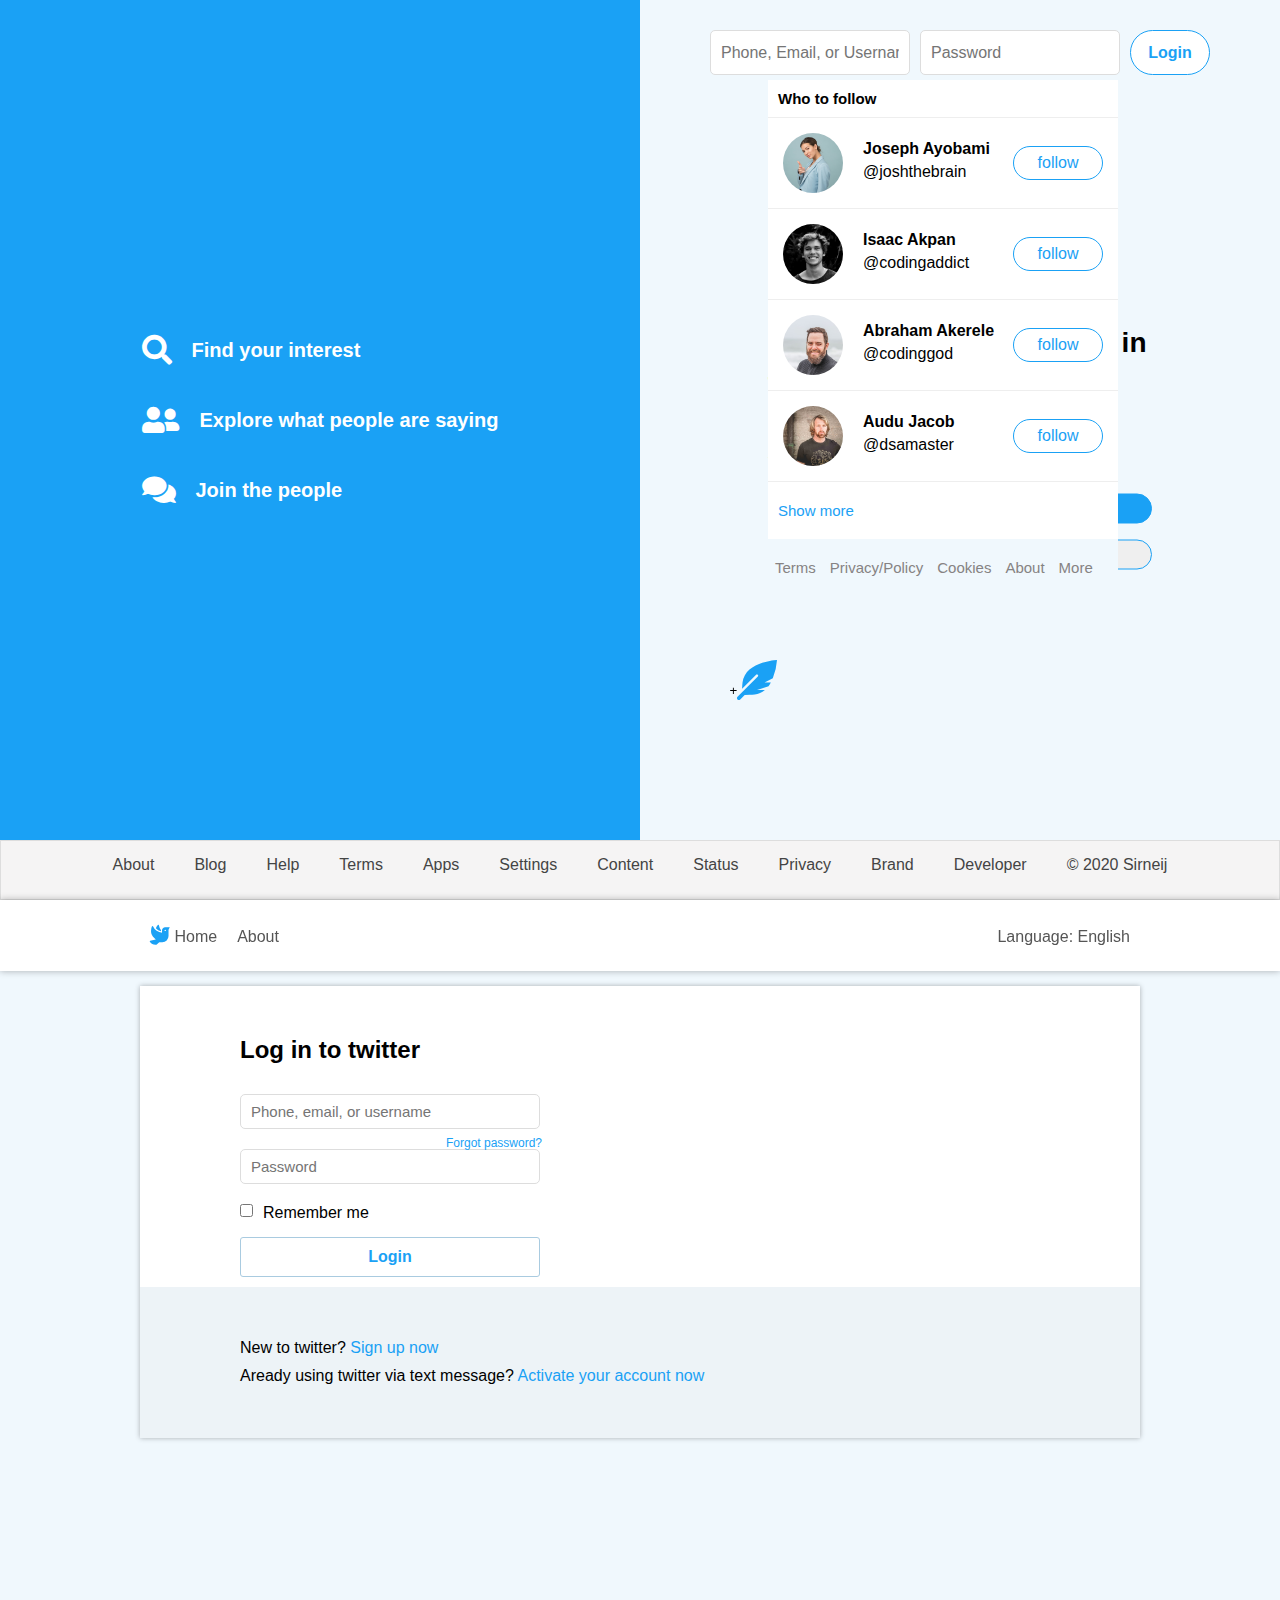
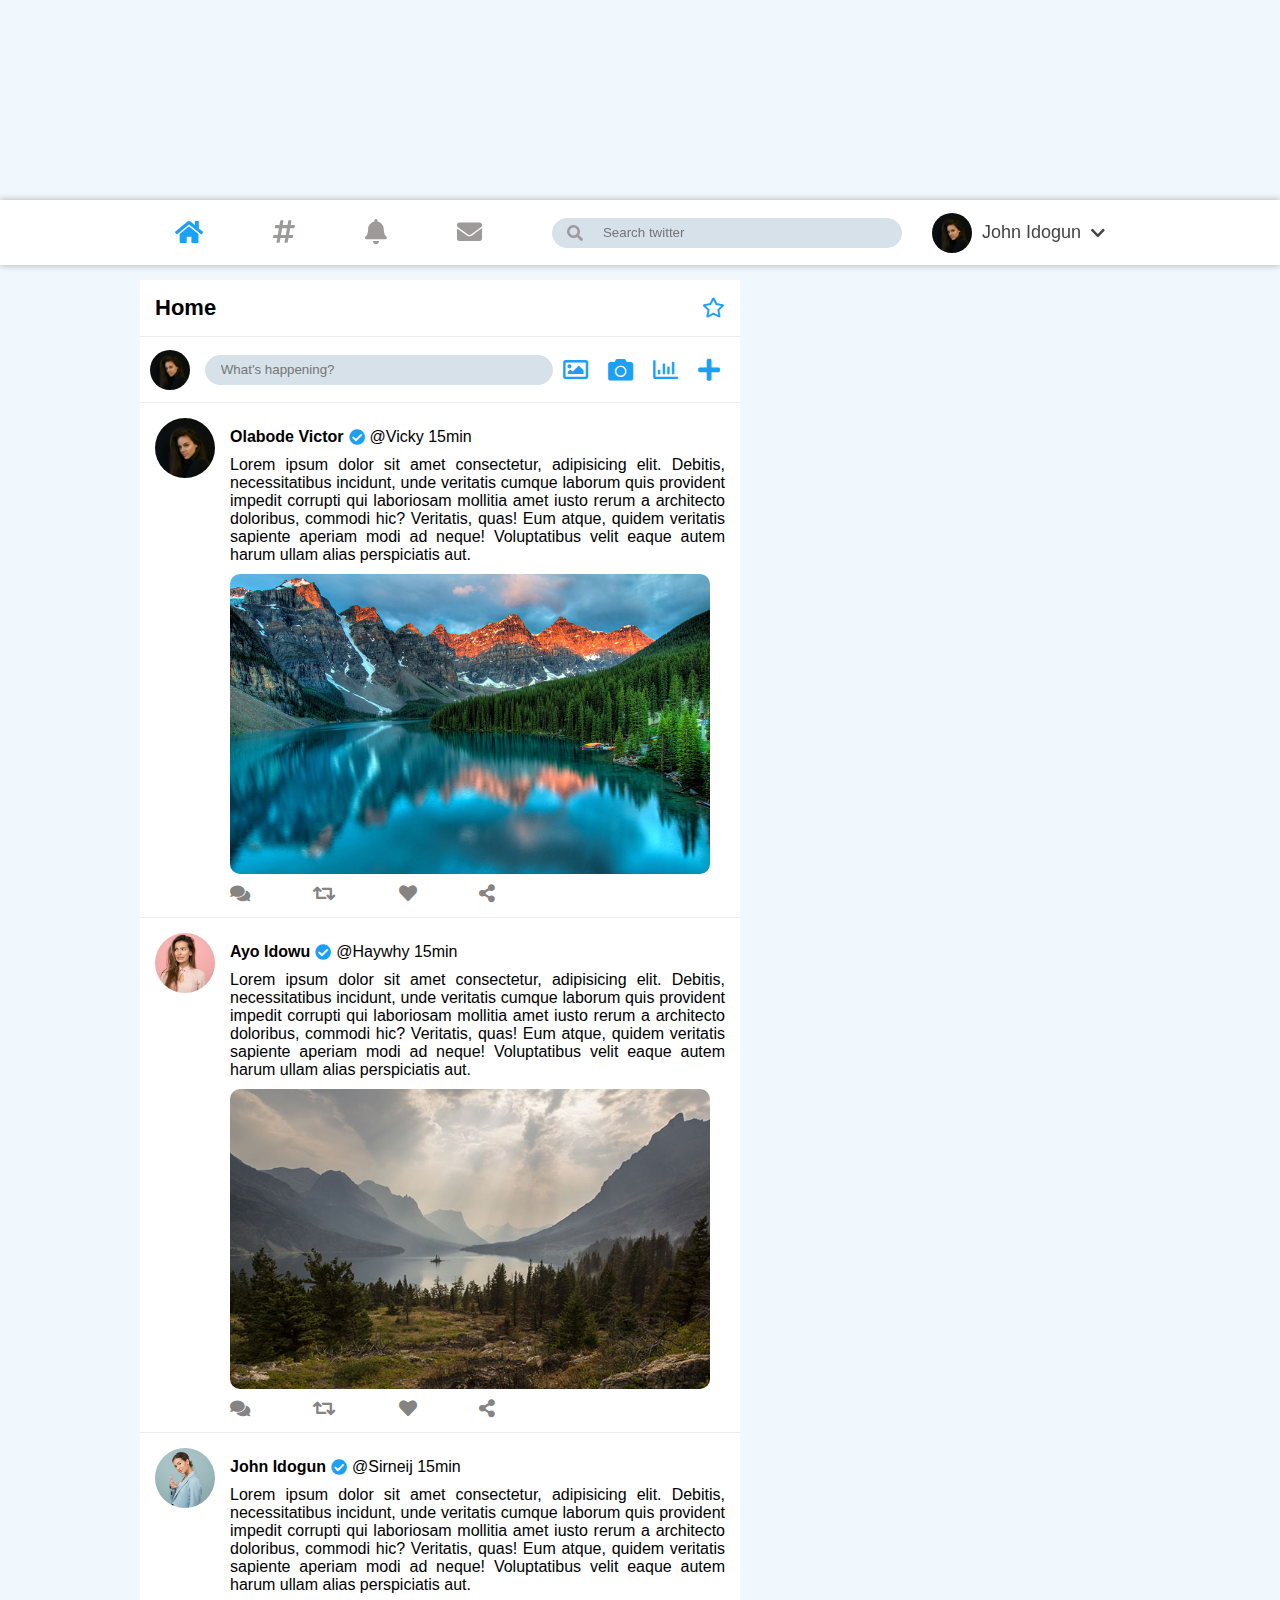
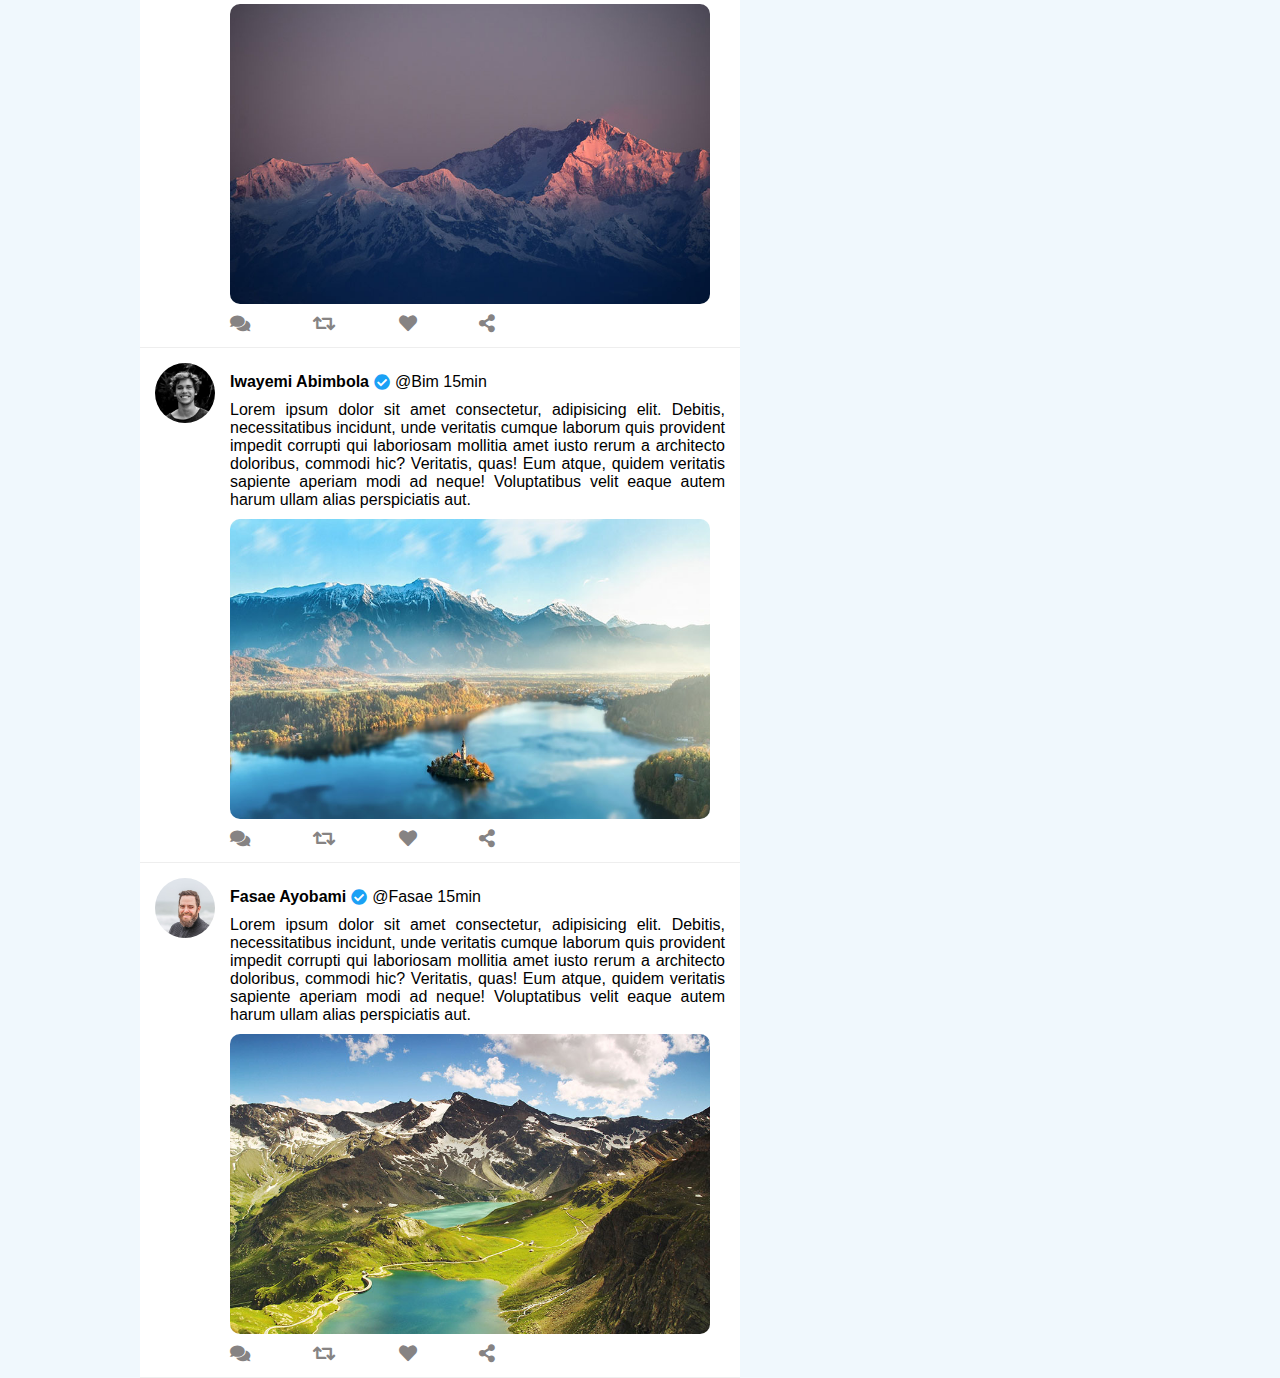
==== index.html @ 4964aa31 "Complete design" ====
<!DOCTYPE html>
<html lang="en">
  <head>
    <meta charset="UTF-8" />
    <meta name="viewport" content="width=device-width, initial-scale=1.0, user-scalable=no" />
    <title>Twitter clone User Interface</title>
    <link rel="stylesheet" href="css/all.css" />
    <link rel="stylesheet" href="style.css" />
  </head>
  <body>
    <!-- main page -->
    <main class="main" id="main-page">
      <!-- left  -->
      <section class="left">
        <article class="left-content">
          <section>
            <i class="fas fa-search"></i>
            <h3 class="left-content-heading">Find your interest</h3>
          </section>
          <section>
            <i class="fas fa-user-friends"></i>
            <h3 class="left-content-heading">Explore what people are saying</h3>
          </section>
          <section>
            <i class="fas fa-comments"></i>
            <h3 class="left-content-heading">Join the people</h3>
          </section>
        </article>
      </section>
      <!-- end of left -->
      <!-- right -->
      <section class="right">
        <!-- <article class="right-content"> -->
        <form action="." class="right-content-form">
          <input
            type="text"
            name="user-info"
            id="user-info"
            class="user-info"
            placeholder="Phone, Email, or Username" minlength="4"
          />
          <div>
            <input
              type="password"
              name="password"
              id="password"
              class="password"
              placeholder="Password" minlength="6"
            />
            <label>Forgot password?</label>
          </div>
          <button type="button" class="btn btn-top" id="btn-top">Login</button>
        </form>
        <section class="middle-content" id="middle-content">
          <i class="fas fa-dove"></i>
          <h1>Explore what's happening in the world.</h1>
          <h4>Join us today</h4>
          <button type="button" class="btn btn-sign-up main-btn">Sign up</button>
          <button type="button" class="btn btn-sign-in main-btn">Sign in</button>
        </section>
        <!-- </article> -->
      </section>
      <!-- end of right -->

      <!-- footer -->
      <footer class="main-page-footer">
        <ul>
          <li><a href="#">About</a></li>
          <li><a href="#">Blog</a></li>
          <li><a href="#">Help</a></li>
          <li><a href="#">Terms</a></li>
          <li><a href="#">Apps</a></li>
          <li><a href="#">Settings</a></li>
          <li><a href="#">Content</a></li>
          <li><a href="#">Status</a></li>
          <li><a href="#">Privacy</a></li>
          <li><a href="#">Brand</a></li>
          <li><a href="#">Developer</a></li>
          <li><a href="#">&copy; 2020 Sirneij</a></li>
        </ul>
      </footer>
      <!-- end of footer -->
    </main>
    <!-- end of main page -->

    <!-- login page -->
    <main class="login-page" id="login-page">
      <!-- Header -->

      <!-- navigation -->
      <nav class="login-page-nav">
        <ul>
          <li class="brand">
            <a href="#"><i class="fas fa-dove"></i> Home</a>
          </li>
          <li><a href="#">About</a></li>
          <li><a href="#">Language: English</a></li>
        </ul>
      </nav>
      <!-- end of navigation -->

      <!-- end of header -->
      <section class="login">
        <article class="login-content">
          <h2>Log in to twitter</h2>
          <form action="." class="login-form" id="login-form">
            <input type="text" placeholder="Phone, email, or username" minlength="4" id="username"/>
            <div class="password-forgot">
              <a href="#">Forgot password?</a>
              <input type="password" placeholder="Password" id="userpassword" minlength="6"/>
            </div>
            <div class="checkbox-login">
              <input
                type="checkbox"
                name="remember"
                id="remember"
                class="login-form-checkbox"
              />
              <label for="remember">Remember me</label>
            </div>
              <button type="submit" class="btn btn-sign-in" id="login-btn" disabled>Login</button>
            </div>
          </form>
        </article>
        <footer class="login-footer">
          <p>New to twitter? <a href="#">Sign up now</a></p>
          <p>
            Aready using twitter via text message?
            <a href="#">Activate your account now</a>
          </p>
        </footer>
      </section>
      <section class="login-modal" id="login-modal">
        <i class="fas fa-times" id="close-modal"></i>
        <p>The username and password you entered were either invalid or don't match our records. Kindly double-check and try again...</p>
      </section>
    </main>
    <!-- end of login page -->

    <!-- feeds page -->
    <main class="feeds-page" id="feeds-page">
      <!-- feeds navigation -->
      <nav class="feeds-nav">
        <div class="icons">
          <a href="#" class="active nav-item"><i class="fas fa-home"></i></a>
          <a href="#" class="nav-item"><i class="fas fa-hashtag"></i></a>
          <a href="#" class="nav-item"><i class="fas fa-bell"></i></a>
          <a href="#" class="nav-item"><i class="fas fa-envelope"></i></a>
        </div>
        <form class="search-bar">
          <i class="fas fa-search"></i>
          <input type="search" name="search" id="search" placeholder="Search twitter" class="search-bar-input">
        </form>
        <div class="user" id="user">
          <div class="user-img-wrapper">
            <img src="images/user1.jpg" alt="User 1">
          </div>
          <a href="#" class="user-link">John Idogun</a>
          <i class="fas fa-chevron-down"></i>
        </div>
      </nav>
      <!-- end of feeds navigation -->
      <!-- feeds content -->
      <section class="feeds-content">
      <article class="feeds-header" >
        <section class="feeds-header-top">
          <h4>Home</h4>
          <i class="far fa-star"></i>
        </section>
        <form action="." class="header-post">
          <article class="header-img-wrapper">
            <img src="images/user1.jpg" alt="User 1">
          </article>
          <input type="text" placeholder="What's happening?">
          <i class="far fa-image"></i>
          <i class="fas fa-camera"></i>
          <i class="far fa-chart-bar"></i>
          <button type="button" class="btn posts-main-btn"><i class="fas fa-plus"></i></button>
        </form>
      </article>
      <article class="posts">
        <!-- post 1 -->
        <section class="post">
          <article class="user-avatar">
            <img src="images/user1.jpg" alt="User 1">
          </article>
          <article class="post-content">
            <section class="post-user-info">
              <h4>Olabode Victor</h4>
              <i class="fas fa-check-circle"></i>
              <span>@Vicky 15min</span>
            </section>
            <p class="post-text">Lorem ipsum dolor sit amet consectetur, adipisicing elit. Debitis, necessitatibus incidunt, unde veritatis cumque laborum quis provident impedit corrupti qui laboriosam mollitia amet iusto rerum a architecto doloribus, commodi hic? Veritatis, quas! Eum atque, quidem veritatis sapiente aperiam modi ad neque! Voluptatibus velit eaque autem harum ullam alias perspiciatis aut.</p>
            <section class="post-img">
              <img src="images/post-img-1.jpg" alt="Post 1">
            </section>
            <section class="post-icons">
              <i class="fas fa-comments"></i>
              <i class="fas fa-retweet"></i>
              <i class="fas fa-heart"></i>
              <i class="fas fa-share-alt"></i>
            </section>
          </article>
        </section>
        <!-- end of post 1 -->
        <!-- post 2 -->
        <section class="post">
          <article class="user-avatar">
            <img src="images/user2.jpg" alt="User 2">
          </article>
          <article class="post-content">
            <section class="post-user-info">
              <h4>Ayo Idowu</h4>
              <i class="fas fa-check-circle"></i>
              <span>@Haywhy 15min</span>
            </section>
            <p class="post-text">Lorem ipsum dolor sit amet consectetur, adipisicing elit. Debitis, necessitatibus incidunt, unde veritatis cumque laborum quis provident impedit corrupti qui laboriosam mollitia amet iusto rerum a architecto doloribus, commodi hic? Veritatis, quas! Eum atque, quidem veritatis sapiente aperiam modi ad neque! Voluptatibus velit eaque autem harum ullam alias perspiciatis aut.</p>
            <section class="post-img">
              <img src="images/post-img-2.jpg" alt="Post 2">
            </section>
            <section class="post-icons">
              <i class="fas fa-comments"></i>
              <i class="fas fa-retweet"></i>
              <i class="fas fa-heart"></i>
              <i class="fas fa-share-alt"></i>
            </section>
          </article>
        </section>
        <!-- end of post 2 -->

        <!-- post 3 -->
        <section class="post">
          <article class="user-avatar">
            <img src="images/user3.jpg" alt="User 3">
          </article>
          <article class="post-content">
            <section class="post-user-info">
              <h4>John Idogun</h4>
              <i class="fas fa-check-circle"></i>
              <span>@Sirneij 15min</span>
            </section>
            <p class="post-text">Lorem ipsum dolor sit amet consectetur, adipisicing elit. Debitis, necessitatibus incidunt, unde veritatis cumque laborum quis provident impedit corrupti qui laboriosam mollitia amet iusto rerum a architecto doloribus, commodi hic? Veritatis, quas! Eum atque, quidem veritatis sapiente aperiam modi ad neque! Voluptatibus velit eaque autem harum ullam alias perspiciatis aut.</p>
            <section class="post-img">
              <img src="images/post-img-3.jpg" alt="Post 3">
            </section>
            <section class="post-icons">
              <i class="fas fa-comments"></i>
              <i class="fas fa-retweet"></i>
              <i class="fas fa-heart"></i>
              <i class="fas fa-share-alt"></i>
            </section>
          </article>
        </section>
        <!-- end of post 3 -->

        <!-- post 4 -->
        <section class="post">
          <article class="user-avatar">
            <img src="images/user4.jpg" alt="User 4">
          </article>
          <article class="post-content">
            <section class="post-user-info">
              <h4>Iwayemi Abimbola</h4>
              <i class="fas fa-check-circle"></i>
              <span>@Bim 15min</span>
            </section>
            <p class="post-text">Lorem ipsum dolor sit amet consectetur, adipisicing elit. Debitis, necessitatibus incidunt, unde veritatis cumque laborum quis provident impedit corrupti qui laboriosam mollitia amet iusto rerum a architecto doloribus, commodi hic? Veritatis, quas! Eum atque, quidem veritatis sapiente aperiam modi ad neque! Voluptatibus velit eaque autem harum ullam alias perspiciatis aut.</p>
            <section class="post-img">
              <img src="images/post-img-4.jpg" alt="Post 4">
            </section>
            <section class="post-icons">
              <i class="fas fa-comments"></i>
              <i class="fas fa-retweet"></i>
              <i class="fas fa-heart"></i>
              <i class="fas fa-share-alt"></i>
            </section>
          </article>
        </section>
        <!-- end of post 4 -->

        <!-- post 5 -->
        <section class="post">
          <article class="user-avatar">
            <img src="images/user5.jpg" alt="User 5">
          </article>
          <article class="post-content">
            <section class="post-user-info">
              <h4>Fasae Ayobami</h4>
              <i class="fas fa-check-circle"></i>
              <span>@Fasae 15min</span>
            </section>
            <p class="post-text">Lorem ipsum dolor sit amet consectetur, adipisicing elit. Debitis, necessitatibus incidunt, unde veritatis cumque laborum quis provident impedit corrupti qui laboriosam mollitia amet iusto rerum a architecto doloribus, commodi hic? Veritatis, quas! Eum atque, quidem veritatis sapiente aperiam modi ad neque! Voluptatibus velit eaque autem harum ullam alias perspiciatis aut.</p>
            <section class="post-img">
              <img src="images/post-img-5.jpg" alt="Post 5">
            </section>
            <section class="post-icons">
              <i class="fas fa-comments"></i>
              <i class="fas fa-retweet"></i>
              <i class="fas fa-heart"></i>
              <i class="fas fa-share-alt"></i>
            </section>
          </article>
        </section>
        <!-- end of post 5 -->
      </article>

      <article class="follow">
        <h3 class="follow-heading">
          Who to follow
        </h3>
        <!-- follow user 1 -->
        <section class="follow-user">
          <article class="follow-user-img">
            <img src="images/user3.jpg" alt="User 3">
          </article>
          <article class="follow-user-info">
            <h4>Joseph Ayobami</h4>
            <p>@joshthebrain</p>
          </article>
          <button type="button" class="btn follow-btn">follow</button>
        </section>
        <!-- end of follow user 1 -->

        <!-- follow user 2 -->
        <section class="follow-user">
          <article class="follow-user-img">
            <img src="images/user4.jpg" alt="User 4">
          </article>
          <article class="follow-user-info">
            <h4>Isaac Akpan</h4>
            <p>@codingaddict</p>
          </article>
          <button type="button" class="btn follow-btn">follow</button>
        </section>
        <!-- end of follow user 2 -->

        <!-- follow user 3 -->
        <section class="follow-user">
          <article class="follow-user-img">
            <img src="images/user5.jpg" alt="User 5">
          </article>
          <article class="follow-user-info">
            <h4>Abraham Akerele</h4>
            <p>@codinggod</p>
          </article>
          <button type="button" class="btn follow-btn">follow</button>
        </section>
        <!-- end of follow user 3 -->

        <!-- follow user 4 -->
        <section class="follow-user">
          <article class="follow-user-img">
            <img src="images/user6.jpg" alt="User 6">
          </article>
          <article class="follow-user-info">
            <h4>Audu Jacob</h4>
            <p>@dsamaster</p>
          </article>
          <button type="button" class="btn follow-btn">follow</button>
        </section>
        <!-- end of follow user 4 -->

        <section class="follow-link">
          <a href="#">Show more</a>
        </section>
        <footer class="follow-footer">
          <ul>
            <li><a href="#">Terms</a></li>
            <li><a href="#">Privacy/Policy</a></li>
            <li><a href="#">Cookies</a></li>
            <li><a href="#">About</a></li>
            <li><a href="#">More</a></li>
          </ul>
        </footer>
      </article>
    </section>
      <!-- end of feeds content -->

      <button type="button" class="btn post-btn" id="post-modal-btn">+<i class="fas fa-feather-alt"></i></button>
      <!-- post modal -->
      <section class="post-modal-wrapper">
        <article class="modal" id="post-modal">
          <form action="." id="post-modal-form" autocomplete="off">
          <section class="modal-header">
            <i class="fas fa-times"></i>
            <button type="submit" class="btn btn-post-modal" id="post-modal-submit-btn" disabled>Post</button>
          </section>
          
          <section class="modal-body">
            <article class="modal-img">
              <img src="images/user1.jpg" alt="User 1">
            </article>
            <input type="text" placeholder="What's happening?" class="modal-input" id="post-modal-input">
            <div>
              <span id="post-modal-input-counter">0/240</span>
              <i class="far fa-smile" id="post-modal-expression"></i>
            </div>
          </section>
          <section class="modal-footer">
            <article class="modal-icons">
              <i class="far fa-image"></i>
              <i class="fas fa-camera"></i>
              <i class="far fa-chart-bar"></i>
              <span id="post-modal-span" data-disabled="yes" class="disabled">+</span>
            </article>
          </section>
          </form>
        </article>
      </section>
      <!-- end of post modal -->

      <!-- sidebar -->
      <section class="sidebar-wrapper" id="sidebar-wrapper">
        <article class="sidebar" id="sidebar">
          <section class="sidebar-header">
            <h2>Account info</h2>
            <i class="fas fa-times" id="close-sidebar"></i>
          </section>
          <section class="sidebar-user">
            <article class="sidebar-user-img">
              <img src="images/user1.jpg" alt="User 1">
            </article>
            <span>+</span>
          </section>
          <section class="sidebar-user-info">
            <h4>John John</h4>
            <p>@sirneij</p>
          </section>
          <section class="following">
              <p class="following-text">
                <span>711</span> following
              </p>
              <p class="following-text">
                <span>7.5k</span> followers
              </p>
          </section>
          <section class="sidebar-list-1">
            <ul>
              <li><a href="#"><i class="far fa-user"></i>Profile</a></li>
              <li><a href="#"><i class="far fa-list-alt"></i>List</a></li>
              <li><a href="#"><i class="far fa-bookmark"></i>Bookmarks</a></li>
              <li><a href="#"><i class="fab fa-adversal"></i>Ads</a></li>
              <li><a href="#"><i class="fas fa-chart-line"></i>Analytics</a></li>
            </ul>
          </section>
          <section class="sidebar-list-2">
            <ul>
              <li><a href="#">Settings and Privacy</a></li>
              <li><a href="#">Help Center</a></li>
              <li><a href="#">Logout</a></li>
              
            </ul>
          </section>
          
            <section class="dark-mode-toggler-wrapper">
              <label class="dark-mode-toggler" >
                <input class="dark-mode-toggler-check-input" type="checkbox" id="theme-checkbox"/>
                <span class="slider"></span>
              </label>
              <span class="dark-mode-toggler-check-label theme-switch">Dark theme</span>
            </section>
          
        </article>
      </section>
      <!-- end of sidebar -->
    </main>
    <!-- end of feeds page -->

    <script src="script.js"></script>
  </body>
</html>
---- style.css ----
/* common styles */
:root {
  box-sizing: border-box;
  /* font-size: calc(1vw + 0.65rem); */
  /* font-size: 65.8%; */
  font-size: 0.625rem;
  font-family: "Josefin Sans", sans-serif;
}
*,
*::before,
*::after {
  margin: 0;
  padding: 0;
  box-sizing: inherit;
  outline: none;
}
body {
  background-color: #f0f8fd;
}

button:not(:disabled),
[type="button"]:not(:disabled),
[type="reset"]:not(:disabled),
[type="submit"]:not(:disabled) {
  cursor: pointer;
}

/* end of common styles */

/* main */
.main {
  width: 100%;
  height: 100vh;
  display: grid;
  grid-template-columns: repeat(2, 1fr);
  grid-template-rows: 1fr min-content;
  grid-template-areas:
    "left right"
    "main-page-footer main-page-footer";
}
/* left */
.left {
  grid-area: left;
  background-color: #1aa1f5;
  display: flex;
  justify-content: center;
  align-items: center;
}
.theme-dark-1 .left {
  background-color: #10171e;
}

.left-content section {
  display: flex;
  align-items: center;
  margin: 4rem;
  color: #fff;
}
.left-content i {
  font-size: 3rem;
  margin-right: 2rem;
}
.left-content-heading {
  font-size: 2rem;
}
/* end of left */

/* right */
.right {
  grid-area: right;
  position: relative;
}
.right-content-form {
  display: flex;
  justify-content: center;
  margin-top: 3rem;
}

.right-content-form input {
  width: 20rem;
  height: 4.5rem;
  margin-right: 1rem;
  font-size: 1.6rem;
  padding: 0 1rem;
  border: 0.1rem solid #ddd;
  border-radius: 0.5rem;
  background-color: #fff;
  transition: all 0.4s ease-out;
}
.theme-dark-1 .right-content-form input {
  background-color: #1c2938;
  border-color: #444444;
  color: #fff;
}
.right-content-form input:focus {
  background-color: #d9ebf7;
}

.theme-dark-1 .right-content-form input:focus {
  background-color: #10171e;
  color: #1aa1f5;
  border-color: #1aa1f5;
}
.right-content-form div {
  position: relative;
}
.right-content-form label {
  position: absolute;
  top: 5.5rem;
  left: 0;
  font-size: 1.6rem;
  font-weight: 300;
  color: #a7a6a6;
}
.btn {
  border: 0.1rem solid #1aa1f5;
  border-radius: 3rem;
  transition: all 0.5s ease-out;
}
.theme-dark-1 .btn {
  border-color: #444444;
}

.btn:hover {
  background-color: #1aa1f5;
  color: #fff;
}
.theme-dark-1 .btn:hover {
  background-color: #fff;
  color: #1aa1f5;
}

.btn-top {
  width: 8rem;
  background-color: #fff;
  color: #1aa1f5;
  font-size: 1.6rem;
  font-weight: bold;
}
.theme-dark-1 .btn-top {
  background-color: #1c2938;
}
.middle-content {
  position: absolute;
  top: 50%;
  left: 50%;
  transform: translate(-50%, -50%);
  display: flex;
  flex-direction: column;
  /* width: 45%; */
}
.middle-content i {
  font-size: 4rem;
  color: #1aa1f5;
  margin-bottom: 2rem;
}
/* .theme-dark-1 .middle-content i {
  color: #fff;
} */
.middle-content h1 {
  font-size: 2.8rem;
  margin-bottom: 4rem;
  line-height: 4rem;
}
.middle-content h4 {
  font-size: 2rem;
  margin-bottom: 2rem;
}
.middle-content button {
  margin: 0.8rem 0;
  padding: 0.5rem;
  font-size: 1.6rem;
}
.btn-sign-up {
  background-color: #1aa1f5;
  color: #fff;
  transition: all 0.5s ease-out;
}
.btn-sign-up:hover {
  background-color: #fff;
  color: #1aa1f5;
}
.theme-dark-1 .btn-sign-in {
  background-color: #1c2938;
  color: #1aa1f5;
}
.btn-sign-in:hover {
  background-color: #d9ebf7;
  color: #0f5d8d;
}
/* end of right */
/* main-page-footer */
.main-page-footer {
  grid-area: main-page-footer;
  background-color: #f5f4f4;
  padding: 1.5rem;
  border: 0.1rem solid #ddd;
}
.theme-dark-1 .main-page-footer {
  background-color: #1c2938;
  border-top: 0.1rem solid #444444;
  border-bottom: none;
  border-left: none;
  border-right: none;
}
.main-page-footer ul {
  display: flex;
  justify-content: center;
  list-style: none;
}
.main-page-footer a {
  font-size: 1.6rem;
  margin: 0 2rem;
  text-decoration: none;
  color: #444444;
  font-weight: 300;
}
.theme-dark-1 .main-page-footer a {
  color: #fff;
}
/* end of main-page-footer */
/* end of main */

/* login */
.login-page {
  width: 100%;
  height: 100vh;
  display: grid;
  grid-template-columns: minmax(5rem, 1fr) 2fr minmax(5rem, 1fr);
  grid-template-rows: repeat(2, min-content) 1fr;
  /* grid-template-areas:
    "header header header"
    ". login ."
    ". footer ."; */
  gap: 1.5rem;
}

/* header */
.login-page-nav {
  grid-column: 1 / -1;
  grid-row: 1 / 2;
  /* grid-area: header; */
  padding: 2.5rem 0;
  background-color: #fff;
  box-shadow: 0 0 0.7rem rgba(0, 0, 0, 0.3);
  z-index: 1;
}

.theme-dark-1 .login-page-nav {
  background-color: #1c2938;
  color: #fff;
}

.login-page-nav ul {
  width: 100rem;
  list-style: none;
  margin: auto;
  display: flex;
  align-items: flex-end;
}
.login-page-nav li {
  margin: 0 1rem;
  position: relative;
}
.login-page-nav li:last-child {
  margin-left: auto;
}
.login-page-nav li::after {
  content: "";
  width: 100%;
  height: 0.4rem;
  background-color: #1aa1f5;
  position: absolute;
  bottom: -2.5rem;
  left: 0;
  opacity: 0;
  transition: opacity 0.5s ease-out;
}
.login-page-nav li:hover::after {
  opacity: 1;
}
.login-page-nav a {
  font-size: 1.6rem;
  text-decoration: none;
  color: #555;
  transition: color 0.5s ease;
}
.login-page-nav.theme-dark-1 a {
  color: #fff;
}

.login-page-nav li:hover a {
  color: #1aa1f5;
}
.login-page-nav i {
  color: #1aa1f5;
  font-size: 2rem;
}
/* end of header */
/* login content */
.login {
  /* grid-area: login; */
  grid-column: 2 / 3;
  grid-row: 2 / 3;
  background-color: #fff;
  width: 100rem;
  display: grid;
  grid-template-columns: 10rem 1fr;
  grid-template-rows: 2fr 1fr;
  box-shadow: 0 0 0.5rem rgba(0, 0, 0, 0.3);
}
.theme-dark-1 .login {
  background-color: #1c2938;
}
.login-content {
  grid-column: 2 / -1;
  grid-row: 1 / 2;
  padding: 5rem 0 1rem 0;
}
.login-content h2 {
  font-size: 2.4rem;
  margin-bottom: 3rem;
}
.login-form {
  display: flex;
  flex-direction: column;
}
.login-form input:not(.login-form-checkbox) {
  width: 30rem;
  height: 3.5rem;
  margin: 1rem 0;
  border: 0.1rem solid #ddd;
  border-radius: 0.5rem;
  padding-left: 1rem;
  font-size: 1.5rem;
  transition: all 0.5s ease-out;
}
.theme-dark-1 .login-form input:not(.login-form-checkbox) {
  border-color: #444444;
  background-color: #1c2938;
  color: #fff;
}
.login-form input:not(.login-form-checkbox):first-child {
  margin-top: 0;
}
.login-form input:focus {
  background-color: #d9ebf7;
}
.theme-dark-1 .login-form input:focus {
  background-color: #10171e;
  color: #1aa1f5;
  border-color: #1aa1f5;
}
.login-form .password-forgot {
  position: relative;
}
.login-form .password-forgot a {
  position: absolute;
  text-decoration: none;
  top: -0.3rem;
  left: 20.6rem;
  font-size: 1.2rem;
  color: #1aa1f5;
}

.theme-dark-1 .login-form .password-forgot a {
  color: #fff;
}
.theme-dark-1 .login-form .password-forgot a:hover {
  color: #1aa1f5;
}
.login-form .checkbox-login {
  margin-top: 1rem;
  display: flex;
  align-items: flex-start;
}
.theme-dark-1 #remember {
  color: #1aa1f5;
}
.login-form .checkbox-login label {
  font-size: 1.6rem;
  font-weight: 300;
  margin-left: 1rem;
}
.login-form .btn-sign-in {
  width: 30rem;
  padding: 1rem 1.5rem;
  border-radius: 0.3rem;
  font-size: 1.6rem;
  font-weight: bold;
  margin-top: 1.5rem;
  background-color: #fff;
  color: #1aa1f5;
  transition: all 0.5s ease-out;
}
.theme-dark-1 .login-form .btn-sign-in {
  background-color: #10171e;
  color: #1aa1f5;
  border-color: #444444;
}
.login-form .btn-sign-in:hover {
  background-color: #1aa1f5;
  color: #fff;
}

.theme-dark-1 .login-form .btn-sign-in:hover {
  background-color: #fff;
  color: #1aa1f5;
}

/* end login content */
/* login footer */
.login-footer {
  /* grid-area: footer; */
  grid-column: 1 / -1;
  grid-row: 2 / -1;
  background-color: #edf3f7;
  padding-left: 10rem;
  display: flex;
  flex-direction: column;
  justify-content: center;
}
.theme-dark-1 .login-footer {
  background-color: #10171e;
  color: #fff;
}
.login-footer p {
  font-size: 1.6rem;
  font-weight: 300;
  margin: 0.5rem 0;
}
.login-footer p a {
  text-decoration: none;
  color: #1aa1f5;
}
/* end of login footer */

/* login modal */
.login-modal {
  position: fixed;
  top: 11.5rem;
  left: 50%;
  transform: translate(-50%, -50%);
  background-color: #fff;
  width: 70rem;
  padding: 2rem;
  text-align: center;
  box-shadow: 0 0 0.7rem rgba(0, 0, 0, 0.3);
  border-radius: 0 0 1rem 1rem;
  display: none;
}
.theme-dark-1 .login-modal {
  background-color: #10171e;
}
.login-modal i {
  position: absolute;
  top: 2rem;
  right: 2rem;
  font-size: 1.3rem;
  color: #cc3f3f;
  cursor: pointer;
}
.theme-dark-1 .login-modal i {
  color: #fff;
}
.login-modal p {
  margin: 2rem 1rem 0 1rem;
  font-size: 1.6rem;
  color: #cc3f3f;
}
.theme-dark-1 .login-modal p {
  color: #ffffff;
}
/* end of login modal */
/* end of login */

/* feeds page */
.feeds-page {
  width: 100%;
  height: 100vh;
  display: block;
}
/* feeds navigation */
.feeds-nav {
  position: fixed;
  width: 100%;
  height: 6.5rem;
  background-color: #fff;
  display: flex;
  justify-content: center;
  box-shadow: 0 0 0.7rem rgba(0, 0, 0, 0.3);
}
.theme-dark-1 .feeds-nav {
  background-color: #1c2938;
  color: #fff;
}
.feeds-nav .icons {
  display: flex;
  align-items: center;
}
.feeds-nav .nav-item:hover {
  animation: toTop;
  animation-duration: 2s;
  animation-timing-function: ease-out;
  animation-iteration-count: infinite;
}
.theme-dark-1 .feeds-nav .nav-item:hover {
  color: #ffffff;
}
@keyframes toTop {
  0% {
    transform: translateY(0px);
  }
  50% {
    transform: translateY(-5px);
  }
  100% {
    transform: translateY(-10px);
  }
}
.feeds-nav .icons a {
  text-decoration: none;
  margin-right: 7rem;
  font-size: 2.5rem;
  color: #9e9a9a;
}
.feeds-nav.theme-dark-1 .nav-item:hover {
  color: #ffffff;
}
.feeds-nav .icons .active {
  color: #1aa1f5;
}
.feeds-nav .search-bar {
  display: flex;
  align-items: center;
  position: relative;
}
.search-bar-input {
  width: 35rem;
  height: 3rem;
  border: 0.1rem solid #d6e1e9;
  border-radius: 3rem;
  background-color: #d6e1e9;
  padding-left: 5rem;
  transition: all 0.5s ease-out;
}
.theme-dark-1 .search-bar-input {
  background-color: #1c2938;
  border-color: #444444;
  color: #fff;
}
.search-bar-input:focus {
  background-color: #fff;
  /* color: #1aa1f5; */
}
.theme-dark-1 .search-bar-input:focus {
  background-color: #10171e;
  color: #1aa1f5;
}
.search-bar i {
  position: absolute;
  font-size: 1.6rem;
  left: 1.5rem;
  color: #9e9a9a;
}
.theme-dark-1 .search-bar i {
  color: #fff;
}
.theme-dark-1 .search-bar-input:focus + i {
  color: #1aa1f5;
}
/* .search-bar:focus i {
  color: #1aa1f5;
} */
.user {
  margin-left: 3rem;
  display: flex;
  align-items: center;
  cursor: pointer;
}
.user-img-wrapper {
  width: 4rem;
  height: 4rem;
}
.user-img-wrapper img {
  width: 100%;
  height: 100%;
  object-fit: cover;
  border-radius: 50%;
}
.user-link {
  margin: 0 1rem;
  text-decoration: none;
  font-size: 1.8rem;
  color: #444444;
}
.theme-dark-1 .user-link {
  color: #fff;
}
.user i {
  color: #444444;
  font-size: 1.6rem;
}
.theme-dark-1 .user i {
  color: #fff;
}
/* end of feeds navigation */
/* feeds content */
.feeds-content {
  display: grid;
  grid-template-columns: minmax(5rem, 1fr) 60rem 40rem minmax(5rem, 1fr);
  grid-template-rows: repeat(2, min-content);
  padding-top: 6.5rem;
}
.feeds-header {
  grid-column: 2/3;
  grid-row: 1/2;
  background-color: #fff;
  margin-top: 1.5rem;
}
.theme-dark-1 .feeds-header {
  background-color: #1c2938;
}
.theme-dark-1 .feeds-header h4 {
  color: #fff;
}
.feeds-header-top {
  display: flex;
  align-items: center;
  justify-content: space-between;
  border-bottom: 0.1rem solid #eee;
  padding: 1.5rem;
}

.feeds-header-top h4 {
  font-size: 2.2rem;
}
.feeds-header-top i {
  font-size: 2rem;
  color: #1aa1f5;
}
.header-post {
  display: flex;
  align-items: center;
  padding: 1rem;
  border-bottom: 0.1rem solid #eee;
}
.header-img-wrapper {
  width: 4rem;
  height: 4rem;
  margin-right: 1.5rem;
}
.header-img-wrapper img {
  width: 100%;
  height: 100%;
  object-fit: cover;
  border-radius: 50%;
}
.header-post input {
  width: 35rem;
  height: 3rem;
  border: 0.1rem solid #d6e1e9;
  border-radius: 3rem;
  background-color: #d6e1e9;
  padding: 0.4rem 1.5rem;
  transition: all 0.5s ease-out;
}
.theme-dark-1 .header-post input {
  background-color: #1c2938;
  border-color: #444444;
  color: #fff;
}
.theme-dark-1 .header-post input:focus {
  background-color: #10171e;
  color: #1aa1f5;
}
.header-post i {
  font-size: 2.5rem;
  color: #1aa1f5;
  margin: 1rem;
}
.posts-main-btn {
  border: none;
  background-color: #fff;
  border-radius: 0.5rem;
  padding: 0;
  transition: all 0.5s ease-out;
}
.theme-dark-1 .posts-main-btn {
  background-color: #1c2938;
}
.posts-main-btn:hover,
.posts-main-btn:hover i {
  background-color: #1aa1f5;
  color: #fff;
}
.theme-dark-1 .posts-main-btn:hover,
.theme-dark-1 .posts-main-btn:hover i {
  background-color: #fff;
  color: #1aa1f5;
}
.posts-main-btn:hover i {
  color: #fff;
}
.theme-dark-1 .posts-main-btn:hover i {
  color: #1aa1f5;
}
.posts {
  grid-column: 2/3;
  grid-row: 2/-1;
  background-color: #fff;
}
.theme-dark-1 .posts {
  background-color: #1c2938;
  color: #fff;
}
.post {
  display: flex;
  padding: 1.5rem;
  border-bottom: 0.1rem solid #eee;
}
.user-avatar {
  width: 6rem;
  height: 6rem;
  flex-shrink: 0;
  margin-right: 1.5rem;
}
.post-user-info {
  display: flex;
  align-items: center;
  margin: 1rem 0;
}
.post-user-info h4 {
  font-size: 1.6rem;
  margin-right: 0.5rem;
}
.post-user-info i {
  font-size: 1.6rem;
  color: #1aa1f5;
  margin-right: 0.5rem;
}
.post-user-info span {
  font-size: 1.6rem;
}
.post-text {
  font-size: 1.6rem;
  margin-bottom: 1rem;
  text-align: justify;
}
.user-avatar img {
  width: 100%;
  height: 100%;
  object-fit: cover;
  border-radius: 50%;
}
.post-img {
  width: 48rem;
  height: 30rem;
}
.post-img img {
  width: 100%;
  height: 100%;
  object-fit: cover;
  border-radius: 1rem;
}
.post-icons {
  margin-top: 1rem;
}
.post-icons i {
  font-size: 1.8rem;
  color: #868383;
  margin-right: 6rem;
}

/* follow */
.follow {
  position: fixed;
  top: 8rem;
  left: 59%;
  background-color: #fff;
  width: 35rem;
}
.theme-dark-1 .follow {
  background-color: #1c2938;
  color: #fff;
}
.follow-heading {
  padding: 1rem;
  font-size: 1.5rem;
  border-bottom: 0.1rem solid #eee;
}

.follow-user {
  display: flex;
  align-items: center;
  padding: 1.5rem;
  border-bottom: 0.1rem solid #eee;
}

.follow-user-img {
  width: 6rem;
  height: 6rem;
  margin-right: 2rem;
}
.follow-user-img img {
  width: 100%;
  height: 100%;
  object-fit: cover;
  border-radius: 50%;
}

.follow-user-info h4,
.follow-user-info p {
  font-size: 1.6rem;
  margin-bottom: 0.5rem;
}
.follow-btn {
  margin-left: auto;
  width: 9rem;
  background-color: #fff;
  color: #1aa1f5;
  padding: 0.7rem 0.5rem;
  font-size: 1.6rem;
}
.theme-dark-1 .follow-btn {
  background-color: #1c2938;
}
.follow-link {
  margin: 2rem 1rem;
}
.follow-link a {
  text-decoration: none;
  color: #1aa1f5;
  font-size: 1.5rem;
}

.follow-footer {
  background-color: #f0f8fd;
}

.theme-dark-1 .follow-footer {
  background-color: #1c2938;
}
.follow-footer ul {
  list-style: none;
  display: flex;
  padding: 2rem 0;
}
.follow-footer a {
  text-decoration: none;
  font-size: 1.5rem;
  color: #868383;
  margin: 0 0.7rem;
}

.theme-dark-1 .follow-footer a {
  color: #fff;
}
/* end of follow */

.post-btn {
  position: fixed;
  bottom: 20rem;
  left: 57%;
  border: none;
  background: transparent;
  border-radius: 0.5rem;
  padding: 0;
  /* box-shadow: 0 0.3rem 1rem rgba(0, 0, 0, 0.1); */
  animation: fromBottom;
  animation-duration: 4s;
  animation-iteration-count: infinite;
}
#post-modal-btn span {
  color: #1aa1f5;
  font-size: 2rem;
}
.post-btn i {
  color: #1aa1f5;
  font-size: 4rem;
}
.post-btn:hover {
  background-color: transparent;
}

.theme-dark-1 .post-btn:hover {
  background-color: transparent;
}

@keyframes fromBottom {
  0% {
    transform: translateY(-10px);
  }
  50% {
    transform: translateY(10px);
  }
  100% {
    transform: translateY(-10px);
  }
}
/* end of feeds content */

/* post modal */
.post-modal-wrapper {
  position: fixed;
  top: 0;
  right: 0;
  left: 0;
  bottom: 0;
  background-color: rgba(0, 0, 0, 0.5);
  /* opacity: 0;
  visibility: hidden; */
  display: none;
  transition: all 0.5s;
}

/* uncommet if you prefer using opacity and visiblity */
/* .post-modal-wrapper-display {
  opacity: 1;
  visibility: visible;
} */
.modal {
  position: fixed;
  top: 25%;
  /* bottom: 3rem; */
  left: 50%;
  transform: translate(-50%, -50%);
  width: 60rem;
  background-color: #fff;
  border-radius: 1.5rem;
  display: none;
  transition: all 0.5s cubic-bezier(1, 0, 0, 1);
}

.theme-dark-1 .modal {
  background-color: #1c2938;
}
.modal-header {
  padding: 1.5rem 2.5rem;
  display: flex;
  align-items: center;
  border-bottom: 0.1rem solid #eee;
}
.modal-header i {
  font-size: 2.6rem;
  color: #1aa1f5;
  cursor: pointer;
}
.btn-post-modal {
  margin-left: auto;
  width: 8rem;
  padding: 0.8rem 0.5rem;
  background-color: #fff;
  color: #1aa1f5;
}
.theme-dark-1 .btn-post-modal {
  background-color: #1c2938;
}
.theme-dark-1 .btn-post-modal:hover {
  background-color: #ffffff;
  color: #1aa1f5;
}
.modal-body {
  display: flex;
  padding: 2rem 1.5rem 1rem 1.5rem;
}
.modal-img {
  width: 4rem;
  height: 4rem;
  margin-right: 1.5rem;
}
.modal-img img {
  width: 100%;
  height: 100%;
  object-fit: cover;
  border-radius: 50%;
}
.modal-input {
  width: 53rem;
  padding: 1rem 0 8rem 1rem;
  background-color: #d6e1e9;
  border: 0.1rem solid #eee;
  border-radius: 1.5rem;
  font-size: 1.6rem;
  transition: all 0.5s ease-out;
}
.theme-dark-1 .modal-input {
  background-color: #1c2938;
  border-color: #444444;
  color: #fff;
}
.modal-input:focus {
  background-color: #fff;
  border-color: #1aa1f5;
}
.theme-dark-1 .modal-input:focus {
  background-color: #10171e;
  border-color: #444444;
  color: #1aa1f5;
}
.modal-body .modal-input-live {
  display: flex;
  align-items: flex-start;
  position: absolute;
  bottom: calc(3.5rem + 2rem + 2rem);
  right: 2rem;
  color: #1aa1f5;
}
.modal-body #post-modal-input-counter {
  font-size: 2rem;
  margin-right: 0.5rem;
}
.modal-body #post-modal-expression {
  font-size: 2rem;
}
.modal-footer {
  padding: 0 2rem 2rem 8rem;
}
.modal-icons {
  display: flex;
  align-items: center;
}
.modal-icons i {
  margin-right: 2rem;
  font-size: 2.7rem;
  color: #1aa1f5;
}
.modal-icons span {
  margin-left: auto;
  font-size: 5rem;
  width: 4rem;
  height: 4rem;
  border: 0.1rem solid #1aa1f5;
  border-radius: 50%;
  display: flex;
  justify-content: center;
  align-items: center;
  color: #1aa1f5;
  cursor: pointer;
}
/* end of post modal */

/* sidebar */
.sidebar-wrapper {
  position: fixed;
  background-color: rgba(0, 0, 0, 0.5);
  top: 0;
  bottom: 0;
  right: 0;
  left: 0;
  opacity: 0;
  visibility: hidden;
  transition: all 0.5s;
}
.sidebar {
  position: fixed;
  top: 0;
  right: -30rem;
  width: 30rem;
  height: 100vh;
  background-color: #ffffff;
  padding: 2.5rem;
  box-shadow: -0.1rem 0 0.5rem rgba(0, 0, 0, 0.3);
  transition: right 0.5s cubic-bezier(1, 0, 0, 1);
}
.theme-dark-1 .sidebar {
  background-color: #10171e;
  color: #fff;
}
.sidebar-display {
  right: 0;
}
.sidebar-wrapper-display {
  opacity: 1;
  visibility: visible;
}
.sidebar-header {
  display: flex;
  align-items: center;
  padding-bottom: 1rem;
  border-bottom: 0.1rem solid #eee;
}
.sidebar-header h2 {
  font-size: 2rem;
}
.sidebar-header i {
  margin-left: auto;
  font-size: 2.5rem;
  color: #1aa1f5;
  cursor: pointer;
}
.sidebar-user {
  display: flex;
  align-items: center;
  padding-top: 1rem;
}
.sidebar-user-img {
  width: 4rem;
  height: 4rem;
}
.sidebar-user-img img {
  width: 100%;
  height: 100%;
  object-fit: cover;
  border-radius: 50%;
}
.sidebar-user span {
  margin-left: auto;
  font-size: 5rem;
  width: 3.5rem;
  height: 3.5rem;
  border: 0.1rem solid #1aa1f5;
  border-radius: 50%;
  display: flex;
  justify-content: center;
  align-items: center;
  color: #1aa1f5;
  cursor: pointer;
}
.sidebar-user-info {
  padding: 1rem 0;
  font-size: 1.8rem;
}

.following {
  display: flex;
  align-items: center;
  padding: 1rem 0;
}
.following-text {
  font-size: 1.8rem;
}
.following-text:first-child {
  margin-right: 2.5rem;
}
.following-text span {
  font-weight: bold;
}
.sidebar-list-1 {
  border-bottom: 0.1rem solid #eee;
}
.sidebar-list-1 ul {
  list-style: none;
  padding: 1rem 0;
}

.sidebar-list-1 li {
  margin-bottom: 1rem;
}
.sidebar-list-1 a {
  text-decoration: none;
  font-size: 1.6rem;
  color: #868383;
}

.sidebar-list-1 i {
  margin-right: 1rem;
}

.sidebar-list-2 {
  border-bottom: 0.1rem solid #eee;
}
.sidebar-list-2 ul {
  list-style: none;
  padding: 1rem 0;
}

.sidebar-list-2 li {
  margin-bottom: 1rem;
}
.sidebar-list-2 a {
  text-decoration: none;
  font-size: 1.6rem;
  color: #868383;
}
/* end of sidebar */
/* end of feeds page */

/* some important styles */
:disabled {
  color: #ffffff;
  background-color: #a9cbe0;
  border-color: #a9cbe0;
}
:disabled:hover {
  color: #ffffff;
  background-color: #a9cbe0;
  border-color: #a9cbe0;
}

.modal-footer .disabled {
  color: #ffffff;
  background-color: #a9cbe0;
  border-color: #a9cbe0;
}

.danger {
  color: #cc3f3f;
}
.danger-border {
  border-color: #cc3f3f;
}
/* end of some important styles */

/* dark mode toggle */
.dark-mode-toggler-wrapper {
  display: flex;
  align-items: flex-start;
  margin-top: 1rem;
}
.dark-mode-toggler {
  position: relative;
  width: 4rem;
  height: 1.6rem;
  margin-right: 1rem;
}
.dark-mode-toggler-check-input {
  opacity: 0;
  width: 0;
  height: 0;
}
.slider {
  position: absolute;
  cursor: pointer;
  top: 0;
  left: 0;
  right: 0;
  bottom: 0;
  background-color: #ccc;
  -webkit-transition: 0.4s;
  transition: 0.4s;
}
.slider::before {
  position: absolute;
  content: "";
  height: 1.3rem;
  width: 1.3rem;
  left: 0.3rem;
  bottom: 0.15155rem;
  background-color: white;
  -webkit-transition: 0.4s;
  transition: 0.4s;
}
.dark-mode-toggler-check-input:checked + .slider {
  background-color: #1aa1f5;
}
.dark-mode-toggler-check-input:focus + .slider {
  box-shadow: 0 0 0.1rem #1aa1f5;
}
.dark-mode-toggler-check-input:checked + .slider::before {
  -webkit-transform: translateX(2.1rem);
  -ms-transform: translateX(2.1rem);
  transform: translateX(2.1rem);
}
.slider {
  border-radius: 3.4rem;
}
.slider::before {
  border-radius: 50%;
}
.dark-mode-toggler-check-label {
  font-size: 1.6rem;
  color: #868383;
}

.theme-dark-1 .btn:disabled {
  background-color: #20354e;
  color: #0f5d8d;
}

.theme-dark-1 .btn:hover:disabled {
  background-color: #728da3;
  color: #eee;
}

.theme-dark-1 {
  background-color: #1c2938;
  color: #fff;
}
.theme-dark-2 {
  background-color: #10171e;
}
/* end of dark mode toggle */

/* responsive */
@media (max-width: 1600px) {
  /* feeds page */
  .follow {
    left: 58.5%;
  }
}
@media (max-width: 1300px) {
  /* main page */
  .middle-content {
    width: 60%;
  }
  .main-page-footer ul {
    flex-wrap: wrap;
  }
  .main-page-footer li {
    margin-bottom: 1rem;
  }
  /* feeds page */
  .follow {
    left: 60%;
  }
}
@media (max-width: 1100px) {
  /* main page */
  .main {
    grid-template-columns: 1fr;
    grid-template-rows: repeat(2, 1fr) min-content;
  }
  .right {
    grid-column: 1/2;
    grid-row: 1/2;
    width: 70%;
    margin: auto;
  }
  .right-content-form {
    display: none;
  }
  .left {
    grid-row: 2/3;
  }
  .left-content {
    width: 50%;
    margin: auto;
  }
  .left-content-heading {
    line-height: 3rem;
  }
  .main-page-footer {
    grid-row: 3/4;
  }

  /* login page */
  .login-page-nav ul {
    width: 80rem;
  }
  .login {
    width: 80rem;
  }
  .login-modal {
    width: 60rem;
  }
  /* feeds page */
  .feeds-content {
    grid-template-columns: minmax(5rem, 1fr) 2fr minmax(5rem, 1fr);
  }
  .follow {
    display: none;
  }
  .feeds-nav .search-bar {
    display: none;
  }
  .post-btn {
    left: 87%;
    bottom: 3rem;
  }
}

@media (max-width: 900px) {
  /* login page */
  .login-page-nav ul {
    width: 60rem;
  }
  .login {
    width: 60rem;
  }
  .login-modal {
    width: 50rem;
  }
}
@media (max-width: 800px) {
  /* main page */

  .right {
    width: 80%;
  }
  .middle-content i {
    display: none;
  }
  .middle-content h1 {
    margin-bottom: 2rem;
  }
  .middle-content h4 {
    margin-bottom: 1rem;
  }
  .left-content {
    width: 60%;
  }
}

@media (max-width: 700px) {
  /* login page */

  .login-page-nav ul {
    width: 50rem;
  }
  .login {
    width: 50rem;
  }
  .login-modal {
    width: 40rem;
  }
  /* feeds page */

  .feeds-content {
    grid-template-columns: 1fr;
  }
  .feeds-header {
    grid-column: 1/-1;
  }
  .posts {
    grid-column: 1/-1;
  }
  .modal {
    width: 90%;
  }
  .modal-img {
    flex-shrink: 0;
  }
  .post-btn {
    font-size: 1.6rem;
    width: 11rem;
  }
  .sidebar-list-1 li,
  .sidebar-list-2 li {
    margin-bottom: 1rem;
  }
}
@media (max-width: 600px) {
  /* main page */
  .main {
    grid-template-rows: 1fr min-content;
  }
  .left {
    display: none;
  }
  .right {
    grid-row: 1/2;
    width: 90%;
  }
  /* login page */
  .login-page-nav ul {
    width: 40rem;
  }
  .login {
    width: 40rem;
    grid-template-columns: 5rem 8fr;
  }
  .login-modal {
    width: 30rem;
  }
  .login-modal i {
    top: 2.5rem;
  }
  .login-modal p {
    font-size: 1.4rem;
  }
  .login-footer {
    padding-left: 5rem;
  }
  .login-footer p {
    font-size: 1.4rem;
  }
  .user a,
  .user i {
    display: none;
  }

  .header-post input {
    width: 27rem;
  }
  .post-text {
    width: 90%;
  }
  .post-img {
    width: 90%;
    height: 25rem;
  }
  .post-btn {
    left: 80%;
  }
}

@media (max-width: 524px) {
  /* feeds page */
  .icons a {
    margin-right: 5rem;
  }
  .header-post {
    justify-content: center;
  }
  .header-post input {
    width: 22rem;
  }
}

@media (max-width: 500px) {
  /* main */
  .middle-content h1 {
    font-size: 2.5rem;
  }
  /* login page */
  .login-page-nav ul {
    width: 30rem;
  }
  .login {
    width: 30rem;
    grid-template-columns: 2rem 8fr;
  }
  .login-form input:not(.login-form-checkbox) {
    width: 25rem;
  }
  .login-form .password-forgot a {
    left: 15rem;
  }
  .login-form .btn-sign-in {
    width: 25rem;
  }
  .login-modal {
    width: 25rem;
  }
  .login-footer {
    padding-left: 3rem;
  }
}
@media (max-width: 466px) {
  .header-img-wrapper {
    display: none;
  }
  .feeds-nav .icons a i {
    font-size: 2rem;
  }
  .feeds-nav .icons a {
    margin-right: 3rem;
  }
  .post {
    padding: 1rem;
  }
  .user-avatar {
    width: 4rem;
    height: 4rem;
    margin-right: 1rem;
  }
  .user {
    margin-left: 1rem;
  }
}
@media (max-width: 400px) {
  /* login page */
  .login {
    width: 100%;
    grid-template-columns: 1.5rem 2fr 1.5rem;
  }
  .login-form input:not(.login-form-checkbox) {
    width: 80%;
  }
  .login-form .password-forgot a {
    left: 10%;
  }
  .login-form .btn-sign-in {
    width: 80%;
  }
  .login-modal {
    width: 50%;
  }
  .login-modal p {
    font-size: 1rem;
    padding: 0rem;
  }
  /* feeds page */

  .header-post input {
    width: 16rem;
  }
  .header-post i {
    font-size: 2rem;
  }
  .post-btn {
    left: 70%;
  }
  .post-icons i {
    margin-right: 4rem;
  }
  .header-post {
    flex-wrap: wrap;
  }
  .header-post input {
    width: 90%;
  }
}
/* end of responsive */
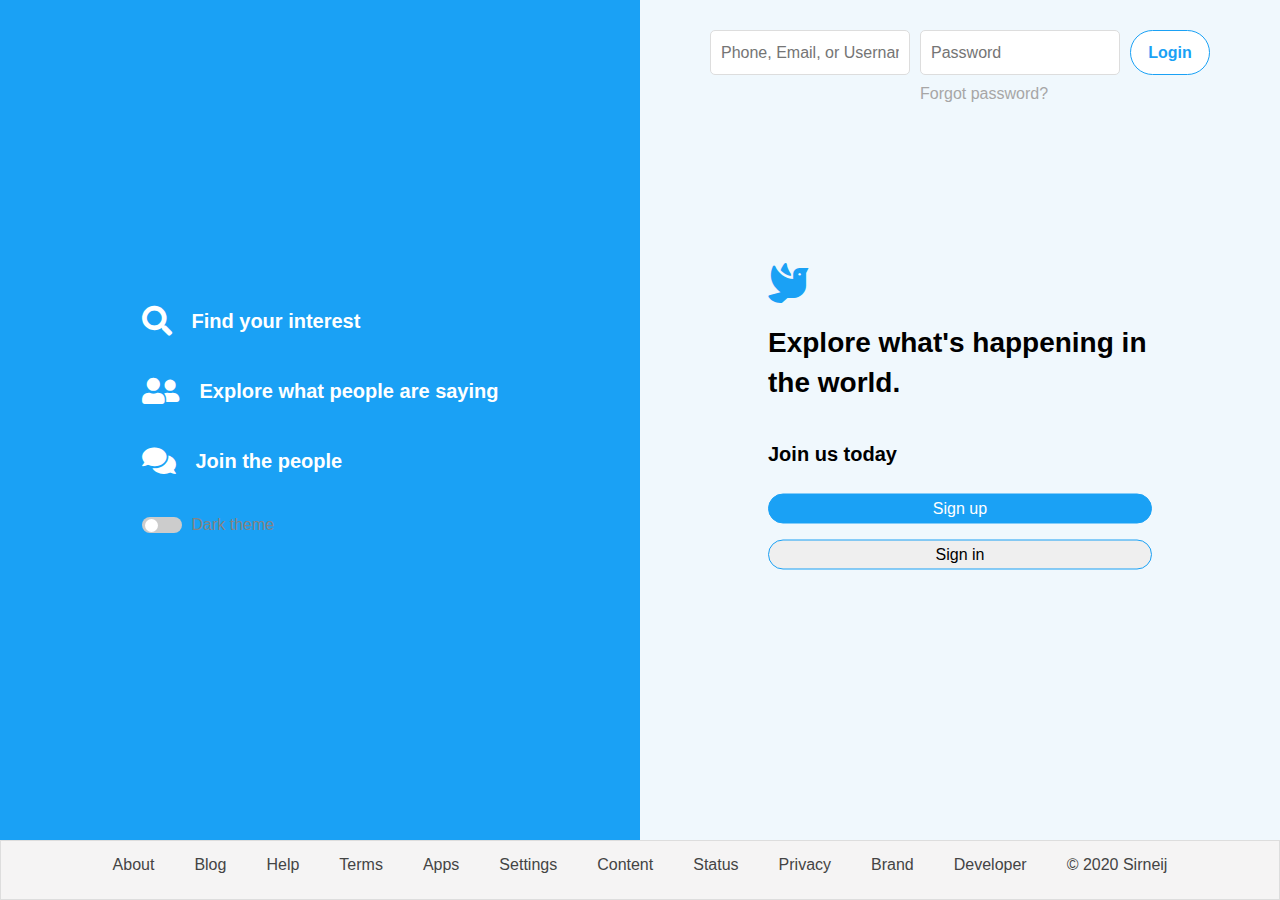
==== commit d61bce53: "Renamed initial index.html as all.html and main.html as index.html" ====
--- a/index.html
+++ b/index.html
@@ -2,7 +2,10 @@
 <html lang="en">
   <head>
     <meta charset="UTF-8" />
-    <meta name="viewport" content="width=device-width, initial-scale=1.0, user-scalable=no" />
+    <meta
+      name="viewport"
+      content="width=device-width, initial-scale=1.0, user-scalable=no"
+    />
     <title>Twitter clone User Interface</title>
     <link rel="stylesheet" href="css/all.css" />
     <link rel="stylesheet" href="style.css" />
@@ -11,7 +14,7 @@
     <!-- main page -->
     <main class="main" id="main-page">
       <!-- left  -->
-      <section class="left">
+      <section class="left change-to-theme-dark-2">
         <article class="left-content">
           <section>
             <i class="fas fa-search"></i>
@@ -25,11 +28,24 @@
             <i class="fas fa-comments"></i>
             <h3 class="left-content-heading">Join the people</h3>
           </section>
+          <section class="dark-mode-toggler-wrapper">
+            <label class="dark-mode-toggler">
+              <input
+                class="dark-mode-toggler-check-input"
+                type="checkbox"
+                id="theme-checkbox"
+              />
+              <span class="slider"></span>
+            </label>
+            <span class="dark-mode-toggler-check-label theme-switch"
+              >Dark theme</span
+            >
+          </section>
         </article>
       </section>
       <!-- end of left -->
       <!-- right -->
-      <section class="right">
+      <section class="right change-to-theme-dark-1">
         <!-- <article class="right-content"> -->
         <form action="." class="right-content-form">
           <input
@@ -37,7 +53,8 @@
             name="user-info"
             id="user-info"
             class="user-info"
-            placeholder="Phone, Email, or Username" minlength="4"
+            placeholder="Phone, Email, or Username"
+            minlength="4"
           />
           <div>
             <input
@@ -45,7 +62,8 @@
               name="password"
               id="password"
               class="password"
-              placeholder="Password" minlength="6"
+              placeholder="Password"
+              minlength="6"
             />
             <label>Forgot password?</label>
           </div>
@@ -55,15 +73,19 @@
           <i class="fas fa-dove"></i>
           <h1>Explore what's happening in the world.</h1>
           <h4>Join us today</h4>
-          <button type="button" class="btn btn-sign-up main-btn">Sign up</button>
-          <button type="button" class="btn btn-sign-in main-btn">Sign in</button>
+          <button type="button" class="btn btn-sign-up main-btn">
+            Sign up
+          </button>
+          <button type="button" class="btn btn-sign-in main-btn">
+            Sign in
+          </button>
         </section>
         <!-- </article> -->
       </section>
       <!-- end of right -->
 
       <!-- footer -->
-      <footer class="main-page-footer">
+      <footer class="main-page-footer change-to-theme-dark-1">
         <ul>
           <li><a href="#">About</a></li>
           <li><a href="#">Blog</a></li>
@@ -82,390 +104,6 @@
       <!-- end of footer -->
     </main>
     <!-- end of main page -->
-
-    <!-- login page -->
-    <main class="login-page" id="login-page">
-      <!-- Header -->
-
-      <!-- navigation -->
-      <nav class="login-page-nav">
-        <ul>
-          <li class="brand">
-            <a href="#"><i class="fas fa-dove"></i> Home</a>
-          </li>
-          <li><a href="#">About</a></li>
-          <li><a href="#">Language: English</a></li>
-        </ul>
-      </nav>
-      <!-- end of navigation -->
-
-      <!-- end of header -->
-      <section class="login">
-        <article class="login-content">
-          <h2>Log in to twitter</h2>
-          <form action="." class="login-form" id="login-form">
-            <input type="text" placeholder="Phone, email, or username" minlength="4" id="username"/>
-            <div class="password-forgot">
-              <a href="#">Forgot password?</a>
-              <input type="password" placeholder="Password" id="userpassword" minlength="6"/>
-            </div>
-            <div class="checkbox-login">
-              <input
-                type="checkbox"
-                name="remember"
-                id="remember"
-                class="login-form-checkbox"
-              />
-              <label for="remember">Remember me</label>
-            </div>
-              <button type="submit" class="btn btn-sign-in" id="login-btn" disabled>Login</button>
-            </div>
-          </form>
-        </article>
-        <footer class="login-footer">
-          <p>New to twitter? <a href="#">Sign up now</a></p>
-          <p>
-            Aready using twitter via text message?
-            <a href="#">Activate your account now</a>
-          </p>
-        </footer>
-      </section>
-      <section class="login-modal" id="login-modal">
-        <i class="fas fa-times" id="close-modal"></i>
-        <p>The username and password you entered were either invalid or don't match our records. Kindly double-check and try again...</p>
-      </section>
-    </main>
-    <!-- end of login page -->
-
-    <!-- feeds page -->
-    <main class="feeds-page" id="feeds-page">
-      <!-- feeds navigation -->
-      <nav class="feeds-nav">
-        <div class="icons">
-          <a href="#" class="active nav-item"><i class="fas fa-home"></i></a>
-          <a href="#" class="nav-item"><i class="fas fa-hashtag"></i></a>
-          <a href="#" class="nav-item"><i class="fas fa-bell"></i></a>
-          <a href="#" class="nav-item"><i class="fas fa-envelope"></i></a>
-        </div>
-        <form class="search-bar">
-          <i class="fas fa-search"></i>
-          <input type="search" name="search" id="search" placeholder="Search twitter" class="search-bar-input">
-        </form>
-        <div class="user" id="user">
-          <div class="user-img-wrapper">
-            <img src="images/user1.jpg" alt="User 1">
-          </div>
-          <a href="#" class="user-link">John Idogun</a>
-          <i class="fas fa-chevron-down"></i>
-        </div>
-      </nav>
-      <!-- end of feeds navigation -->
-      <!-- feeds content -->
-      <section class="feeds-content">
-      <article class="feeds-header" >
-        <section class="feeds-header-top">
-          <h4>Home</h4>
-          <i class="far fa-star"></i>
-        </section>
-        <form action="." class="header-post">
-          <article class="header-img-wrapper">
-            <img src="images/user1.jpg" alt="User 1">
-          </article>
-          <input type="text" placeholder="What's happening?">
-          <i class="far fa-image"></i>
-          <i class="fas fa-camera"></i>
-          <i class="far fa-chart-bar"></i>
-          <button type="button" class="btn posts-main-btn"><i class="fas fa-plus"></i></button>
-        </form>
-      </article>
-      <article class="posts">
-        <!-- post 1 -->
-        <section class="post">
-          <article class="user-avatar">
-            <img src="images/user1.jpg" alt="User 1">
-          </article>
-          <article class="post-content">
-            <section class="post-user-info">
-              <h4>Olabode Victor</h4>
-              <i class="fas fa-check-circle"></i>
-              <span>@Vicky 15min</span>
-            </section>
-            <p class="post-text">Lorem ipsum dolor sit amet consectetur, adipisicing elit. Debitis, necessitatibus incidunt, unde veritatis cumque laborum quis provident impedit corrupti qui laboriosam mollitia amet iusto rerum a architecto doloribus, commodi hic? Veritatis, quas! Eum atque, quidem veritatis sapiente aperiam modi ad neque! Voluptatibus velit eaque autem harum ullam alias perspiciatis aut.</p>
-            <section class="post-img">
-              <img src="images/post-img-1.jpg" alt="Post 1">
-            </section>
-            <section class="post-icons">
-              <i class="fas fa-comments"></i>
-              <i class="fas fa-retweet"></i>
-              <i class="fas fa-heart"></i>
-              <i class="fas fa-share-alt"></i>
-            </section>
-          </article>
-        </section>
-        <!-- end of post 1 -->
-        <!-- post 2 -->
-        <section class="post">
-          <article class="user-avatar">
-            <img src="images/user2.jpg" alt="User 2">
-          </article>
-          <article class="post-content">
-            <section class="post-user-info">
-              <h4>Ayo Idowu</h4>
-              <i class="fas fa-check-circle"></i>
-              <span>@Haywhy 15min</span>
-            </section>
-            <p class="post-text">Lorem ipsum dolor sit amet consectetur, adipisicing elit. Debitis, necessitatibus incidunt, unde veritatis cumque laborum quis provident impedit corrupti qui laboriosam mollitia amet iusto rerum a architecto doloribus, commodi hic? Veritatis, quas! Eum atque, quidem veritatis sapiente aperiam modi ad neque! Voluptatibus velit eaque autem harum ullam alias perspiciatis aut.</p>
-            <section class="post-img">
-              <img src="images/post-img-2.jpg" alt="Post 2">
-            </section>
-            <section class="post-icons">
-              <i class="fas fa-comments"></i>
-              <i class="fas fa-retweet"></i>
-              <i class="fas fa-heart"></i>
-              <i class="fas fa-share-alt"></i>
-            </section>
-          </article>
-        </section>
-        <!-- end of post 2 -->
-
-        <!-- post 3 -->
-        <section class="post">
-          <article class="user-avatar">
-            <img src="images/user3.jpg" alt="User 3">
-          </article>
-          <article class="post-content">
-            <section class="post-user-info">
-              <h4>John Idogun</h4>
-              <i class="fas fa-check-circle"></i>
-              <span>@Sirneij 15min</span>
-            </section>
-            <p class="post-text">Lorem ipsum dolor sit amet consectetur, adipisicing elit. Debitis, necessitatibus incidunt, unde veritatis cumque laborum quis provident impedit corrupti qui laboriosam mollitia amet iusto rerum a architecto doloribus, commodi hic? Veritatis, quas! Eum atque, quidem veritatis sapiente aperiam modi ad neque! Voluptatibus velit eaque autem harum ullam alias perspiciatis aut.</p>
-            <section class="post-img">
-              <img src="images/post-img-3.jpg" alt="Post 3">
-            </section>
-            <section class="post-icons">
-              <i class="fas fa-comments"></i>
-              <i class="fas fa-retweet"></i>
-              <i class="fas fa-heart"></i>
-              <i class="fas fa-share-alt"></i>
-            </section>
-          </article>
-        </section>
-        <!-- end of post 3 -->
-
-        <!-- post 4 -->
-        <section class="post">
-          <article class="user-avatar">
-            <img src="images/user4.jpg" alt="User 4">
-          </article>
-          <article class="post-content">
-            <section class="post-user-info">
-              <h4>Iwayemi Abimbola</h4>
-              <i class="fas fa-check-circle"></i>
-              <span>@Bim 15min</span>
-            </section>
-            <p class="post-text">Lorem ipsum dolor sit amet consectetur, adipisicing elit. Debitis, necessitatibus incidunt, unde veritatis cumque laborum quis provident impedit corrupti qui laboriosam mollitia amet iusto rerum a architecto doloribus, commodi hic? Veritatis, quas! Eum atque, quidem veritatis sapiente aperiam modi ad neque! Voluptatibus velit eaque autem harum ullam alias perspiciatis aut.</p>
-            <section class="post-img">
-              <img src="images/post-img-4.jpg" alt="Post 4">
-            </section>
-            <section class="post-icons">
-              <i class="fas fa-comments"></i>
-              <i class="fas fa-retweet"></i>
-              <i class="fas fa-heart"></i>
-              <i class="fas fa-share-alt"></i>
-            </section>
-          </article>
-        </section>
-        <!-- end of post 4 -->
-
-        <!-- post 5 -->
-        <section class="post">
-          <article class="user-avatar">
-            <img src="images/user5.jpg" alt="User 5">
-          </article>
-          <article class="post-content">
-            <section class="post-user-info">
-              <h4>Fasae Ayobami</h4>
-              <i class="fas fa-check-circle"></i>
-              <span>@Fasae 15min</span>
-            </section>
-            <p class="post-text">Lorem ipsum dolor sit amet consectetur, adipisicing elit. Debitis, necessitatibus incidunt, unde veritatis cumque laborum quis provident impedit corrupti qui laboriosam mollitia amet iusto rerum a architecto doloribus, commodi hic? Veritatis, quas! Eum atque, quidem veritatis sapiente aperiam modi ad neque! Voluptatibus velit eaque autem harum ullam alias perspiciatis aut.</p>
-            <section class="post-img">
-              <img src="images/post-img-5.jpg" alt="Post 5">
-            </section>
-            <section class="post-icons">
-              <i class="fas fa-comments"></i>
-              <i class="fas fa-retweet"></i>
-              <i class="fas fa-heart"></i>
-              <i class="fas fa-share-alt"></i>
-            </section>
-          </article>
-        </section>
-        <!-- end of post 5 -->
-      </article>
-
-      <article class="follow">
-        <h3 class="follow-heading">
-          Who to follow
-        </h3>
-        <!-- follow user 1 -->
-        <section class="follow-user">
-          <article class="follow-user-img">
-            <img src="images/user3.jpg" alt="User 3">
-          </article>
-          <article class="follow-user-info">
-            <h4>Joseph Ayobami</h4>
-            <p>@joshthebrain</p>
-          </article>
-          <button type="button" class="btn follow-btn">follow</button>
-        </section>
-        <!-- end of follow user 1 -->
-
-        <!-- follow user 2 -->
-        <section class="follow-user">
-          <article class="follow-user-img">
-            <img src="images/user4.jpg" alt="User 4">
-          </article>
-          <article class="follow-user-info">
-            <h4>Isaac Akpan</h4>
-            <p>@codingaddict</p>
-          </article>
-          <button type="button" class="btn follow-btn">follow</button>
-        </section>
-        <!-- end of follow user 2 -->
-
-        <!-- follow user 3 -->
-        <section class="follow-user">
-          <article class="follow-user-img">
-            <img src="images/user5.jpg" alt="User 5">
-          </article>
-          <article class="follow-user-info">
-            <h4>Abraham Akerele</h4>
-            <p>@codinggod</p>
-          </article>
-          <button type="button" class="btn follow-btn">follow</button>
-        </section>
-        <!-- end of follow user 3 -->
-
-        <!-- follow user 4 -->
-        <section class="follow-user">
-          <article class="follow-user-img">
-            <img src="images/user6.jpg" alt="User 6">
-          </article>
-          <article class="follow-user-info">
-            <h4>Audu Jacob</h4>
-            <p>@dsamaster</p>
-          </article>
-          <button type="button" class="btn follow-btn">follow</button>
-        </section>
-        <!-- end of follow user 4 -->
-
-        <section class="follow-link">
-          <a href="#">Show more</a>
-        </section>
-        <footer class="follow-footer">
-          <ul>
-            <li><a href="#">Terms</a></li>
-            <li><a href="#">Privacy/Policy</a></li>
-            <li><a href="#">Cookies</a></li>
-            <li><a href="#">About</a></li>
-            <li><a href="#">More</a></li>
-          </ul>
-        </footer>
-      </article>
-    </section>
-      <!-- end of feeds content -->
-
-      <button type="button" class="btn post-btn" id="post-modal-btn">+<i class="fas fa-feather-alt"></i></button>
-      <!-- post modal -->
-      <section class="post-modal-wrapper">
-        <article class="modal" id="post-modal">
-          <form action="." id="post-modal-form" autocomplete="off">
-          <section class="modal-header">
-            <i class="fas fa-times"></i>
-            <button type="submit" class="btn btn-post-modal" id="post-modal-submit-btn" disabled>Post</button>
-          </section>
-          
-          <section class="modal-body">
-            <article class="modal-img">
-              <img src="images/user1.jpg" alt="User 1">
-            </article>
-            <input type="text" placeholder="What's happening?" class="modal-input" id="post-modal-input">
-            <div>
-              <span id="post-modal-input-counter">0/240</span>
-              <i class="far fa-smile" id="post-modal-expression"></i>
-            </div>
-          </section>
-          <section class="modal-footer">
-            <article class="modal-icons">
-              <i class="far fa-image"></i>
-              <i class="fas fa-camera"></i>
-              <i class="far fa-chart-bar"></i>
-              <span id="post-modal-span" data-disabled="yes" class="disabled">+</span>
-            </article>
-          </section>
-          </form>
-        </article>
-      </section>
-      <!-- end of post modal -->
-
-      <!-- sidebar -->
-      <section class="sidebar-wrapper" id="sidebar-wrapper">
-        <article class="sidebar" id="sidebar">
-          <section class="sidebar-header">
-            <h2>Account info</h2>
-            <i class="fas fa-times" id="close-sidebar"></i>
-          </section>
-          <section class="sidebar-user">
-            <article class="sidebar-user-img">
-              <img src="images/user1.jpg" alt="User 1">
-            </article>
-            <span>+</span>
-          </section>
-          <section class="sidebar-user-info">
-            <h4>John John</h4>
-            <p>@sirneij</p>
-          </section>
-          <section class="following">
-              <p class="following-text">
-                <span>711</span> following
-              </p>
-              <p class="following-text">
-                <span>7.5k</span> followers
-              </p>
-          </section>
-          <section class="sidebar-list-1">
-            <ul>
-              <li><a href="#"><i class="far fa-user"></i>Profile</a></li>
-              <li><a href="#"><i class="far fa-list-alt"></i>List</a></li>
-              <li><a href="#"><i class="far fa-bookmark"></i>Bookmarks</a></li>
-              <li><a href="#"><i class="fab fa-adversal"></i>Ads</a></li>
-              <li><a href="#"><i class="fas fa-chart-line"></i>Analytics</a></li>
-            </ul>
-          </section>
-          <section class="sidebar-list-2">
-            <ul>
-              <li><a href="#">Settings and Privacy</a></li>
-              <li><a href="#">Help Center</a></li>
-              <li><a href="#">Logout</a></li>
-              
-            </ul>
-          </section>
-          
-            <section class="dark-mode-toggler-wrapper">
-              <label class="dark-mode-toggler" >
-                <input class="dark-mode-toggler-check-input" type="checkbox" id="theme-checkbox"/>
-                <span class="slider"></span>
-              </label>
-              <span class="dark-mode-toggler-check-label theme-switch">Dark theme</span>
-            </section>
-          
-        </article>
-      </section>
-      <!-- end of sidebar -->
-    </main>
-    <!-- end of feeds page -->
-
-    <script src="script.js"></script>
+    <script src="main.js" async></script>
   </body>
 </html>
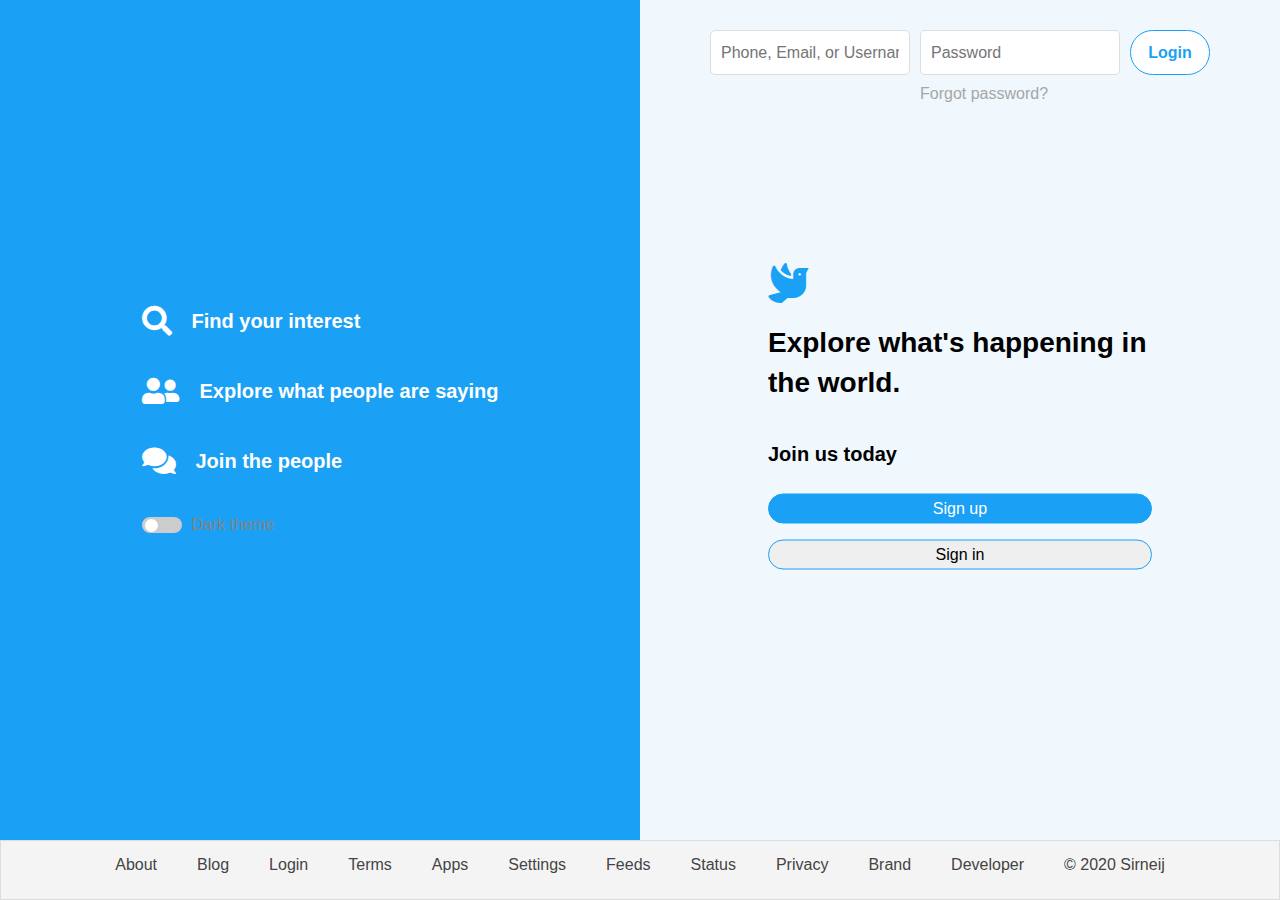
==== commit 39366afa: "Included links between pages" ====
--- a/index.html
+++ b/index.html
@@ -89,11 +89,11 @@
         <ul>
           <li><a href="#">About</a></li>
           <li><a href="#">Blog</a></li>
-          <li><a href="#">Help</a></li>
+          <li><a href="login.html">Login</a></li>
           <li><a href="#">Terms</a></li>
           <li><a href="#">Apps</a></li>
           <li><a href="#">Settings</a></li>
-          <li><a href="#">Content</a></li>
+          <li><a href="feeds.html">Feeds</a></li>
           <li><a href="#">Status</a></li>
           <li><a href="#">Privacy</a></li>
           <li><a href="#">Brand</a></li>
